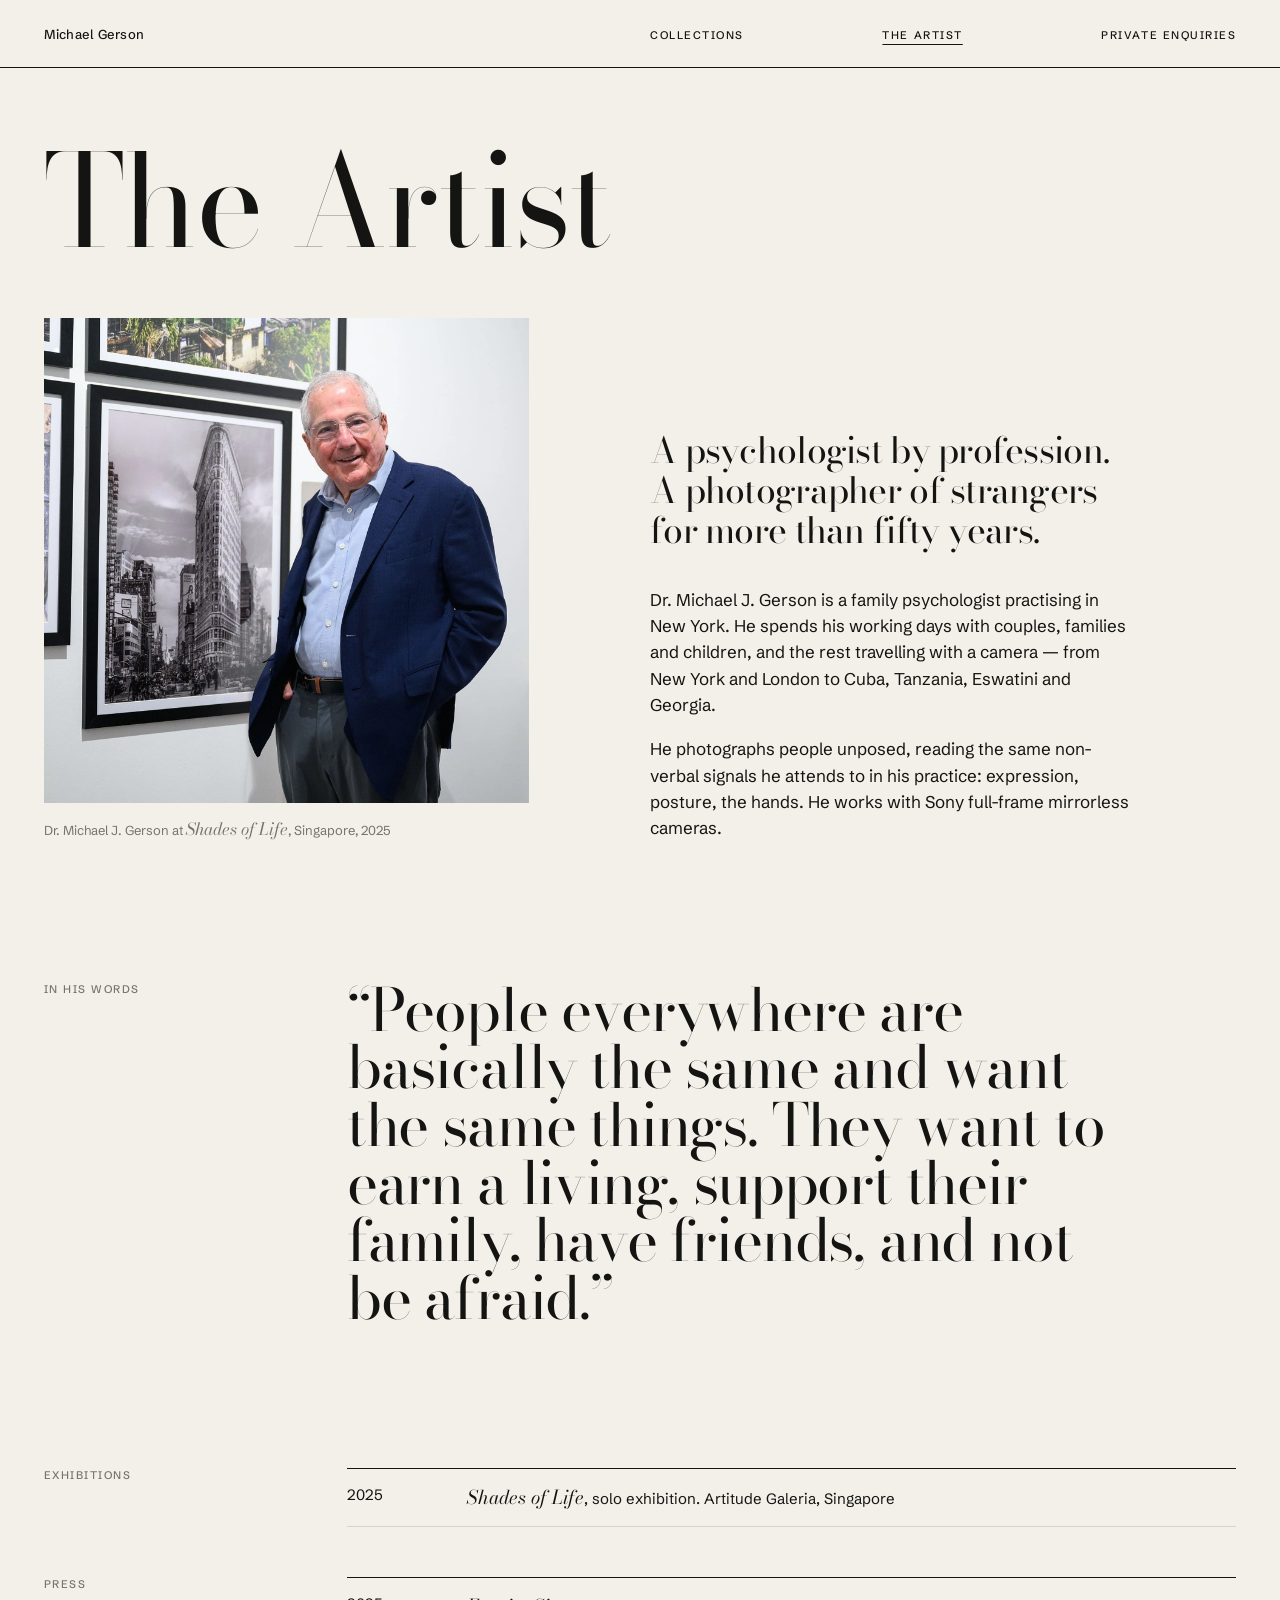
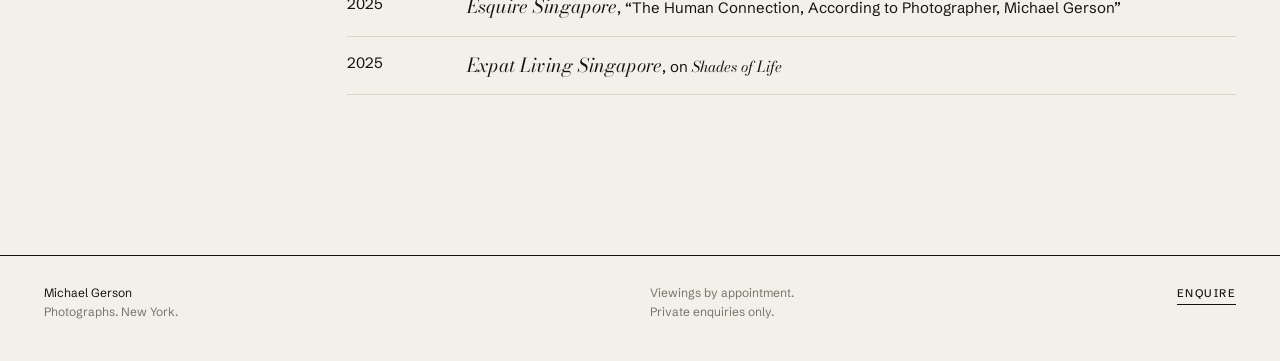
==== artist.html @ fbf306a3 "Demo site" ====
<!doctype html><html lang="en"><head><meta charset="utf-8"><meta name="viewport" content="width=device-width,initial-scale=1"><title>The Artist — Michael Gerson</title><link rel="preconnect" href="https://fonts.gstatic.com" crossorigin><link rel="stylesheet" href="s.css"></head><body>
<header class="nav"><a class="n" href="index.html">Michael Gerson</a><ul><li><a href="collections.html" >Collections</a></li><li><a href="artist.html" aria-current=page>The Artist</a></li><li><a href="enquiries.html" >Private Enquiries</a></li></ul></header><main><section class="g" style="padding-top:clamp(40px,6vw,90px)"><h1 class="big" style="grid-column:1/13;font-size:clamp(56px,10vw,170px)">The Artist</h1></section>
<section class="g" style="margin-top:60px"><div style="grid-column:1/6"><picture><source srcset="img/artist-portrait.webp" type="image/webp"><img src="img/artist-portrait.jpg" width="1600" height="1600" alt="Dr. Michael J. Gerson at Shades of Life, Singapore, 2025" ></picture><div class="cap mut">Dr. Michael J. Gerson at <i>Shades of Life</i>, Singapore, 2025</div></div>
<div style="grid-column:7/12;align-self:end"><p class="h2" style="font-size:clamp(28px,2.8vw,44px);line-height:1.12">A psychologist by profession. A photographer of strangers for more than fifty years.</p>
<p class="body" style="margin-top:36px">Dr. Michael J. Gerson is a family psychologist practising in New York. He spends his working days with couples, families and children, and the rest travelling with a camera — from New York and London to Cuba, Tanzania, Eswatini and Georgia.</p>
<p class="body" style="margin-top:18px">He photographs people unposed, reading the same non-verbal signals he attends to in his practice: expression, posture, the hands. He works with Sony full-frame mirrorless cameras.</p></div></section>
<section class="g" style="margin-top:140px"><p class="lab mut" style="grid-column:1/4">In his words</p><blockquote class="h2" style="grid-column:4/12">“People everywhere are basically the same and want the same things. They want to earn a living, support their family, have friends, and not be afraid.”</blockquote></section>
<section class="g" style="margin-top:140px"><p class="lab mut" style="grid-column:1/4">Exhibitions</p><div style="grid-column:4/13" class="rule"><p style="display:grid;grid-template-columns:120px 1fr;padding:14px 0;border-bottom:1px solid var(--rule)"><span>2025</span><span><i style="font-size:19px">Shades of Life</i>, solo exhibition. Artitude Galeria, Singapore</span></p></div>
<p class="lab mut" style="grid-column:1/4;margin-top:50px">Press</p><div style="grid-column:4/13;margin-top:50px" class="rule"><p style="display:grid;grid-template-columns:120px 1fr;padding:14px 0;border-bottom:1px solid var(--rule)"><span>2025</span><span><a href="https://esquiresg.com/the-human-condition-according-to-michael-gerson/"><i style="font-size:19px">Esquire Singapore</i>, “The Human Connection, According to Photographer, Michael Gerson”</a></span></p><p style="display:grid;grid-template-columns:120px 1fr;padding:14px 0;border-bottom:1px solid var(--rule)"><span>2025</span><span><i style="font-size:19px">Expat Living Singapore</i>, on <i>Shades of Life</i></span></p></div></section></main>
<footer class="foot"><div>Michael Gerson<br><span class="mut">Photographs. New York.</span></div><div class="mut">Viewings by appointment.<br>Private enquiries only.</div><div><a class="btn" href="enquiries.html">Enquire</a></div></footer></body></html>
---- s.css ----
@import url('https://fonts.googleapis.com/css2?family=Bodoni+Moda:ital,opsz,wght@0,6..96,400;0,6..96,500;1,6..96,400&family=Schibsted+Grotesk:wght@400;500&display=swap');
:root{--bone:#f3f0e9;--ink:#141412;--mut:#77736a;--rule:#d8d3c7;--red:#9b2c1f;--d:'Bodoni Moda',Didot,serif;--g:'Schibsted Grotesk',Helvetica,sans-serif;--m:clamp(20px,3.4vw,56px)}
*{box-sizing:border-box;margin:0;padding:0}body{background:var(--bone);color:var(--ink);font:400 15px/1.55 var(--g);-webkit-font-smoothing:antialiased}
a{color:inherit;text-decoration:none}img{display:block;width:100%;height:auto}
.lab{font:500 11px/1.4 var(--g);letter-spacing:.14em;text-transform:uppercase}.mut{color:var(--mut)}
i,em{font-family:var(--d);font-style:italic}
.nav{display:grid;grid-template-columns:repeat(12,1fr);gap:20px;padding:22px var(--m);align-items:baseline;border-bottom:1px solid var(--ink)}
.nav .n{grid-column:1/5;font:500 13px var(--g);letter-spacing:.02em}.nav ul{grid-column:7/13;display:flex;justify-content:space-between;list-style:none}
.nav ul a{font:500 11px var(--g);letter-spacing:.14em;text-transform:uppercase}.nav ul a[aria-current],.nav ul a:hover{text-decoration:underline;text-underline-offset:5px}
.g{display:grid;grid-template-columns:repeat(12,1fr);column-gap:20px;padding:0 var(--m)}
.big{font-family:var(--d);font-weight:400;font-size:clamp(64px,13.2vw,224px);line-height:.88;letter-spacing:-.01em}
.h2{font-family:var(--d);font-weight:400;font-size:clamp(36px,4.6vw,76px);line-height:.98;letter-spacing:-.02em}
.cap{font-size:13px;line-height:1.45;margin-top:14px}.cap i{font-size:17px}
.cap .lab{display:block;margin-bottom:4px;color:var(--mut)}
p.body{font-size:17px;line-height:1.55;max-width:31em}
.rule{border-top:1px solid var(--ink)}
.idx{list-style:none;counter-reset:c}.idx a{display:grid;grid-template-columns:70px 1fr auto;align-items:baseline;border-top:1px solid var(--rule);padding:14px 0 12px;position:relative;transition:padding .35s}
.idx li:last-child a{border-bottom:1px solid var(--rule)}.idx .no{font:500 11px var(--g);color:var(--mut)}.idx .t{font-family:var(--d);font-size:clamp(28px,3.4vw,52px);line-height:1;letter-spacing:-.015em}
.idx .r{font:500 11px var(--g);letter-spacing:.14em;text-transform:uppercase;opacity:0;transition:opacity .3s}
.idx a:hover{padding-left:18px}.idx a:hover .t{font-style:italic}.idx a:hover .r,.idx a:hover .no{opacity:1;color:var(--red)}
.idx .th{position:absolute;right:230px;top:50%;width:180px;transform:translateY(-50%);opacity:0;pointer-events:none;transition:opacity .3s;z-index:2}.idx a:hover .th{opacity:1}
.btn{display:inline-block;font:500 11px var(--g);letter-spacing:.14em;text-transform:uppercase;border-bottom:1px solid var(--ink);padding-bottom:4px}.btn:hover{color:var(--red);border-color:var(--red)}
.foot{margin-top:160px;padding:28px var(--m) 40px;border-top:1px solid var(--ink);display:grid;grid-template-columns:repeat(12,1fr);gap:20px;font-size:12px}
.foot>*:nth-child(1){grid-column:1/5}.foot>*:nth-child(2){grid-column:7/10}.foot>*:nth-child(3){grid-column:10/13;text-align:right}
form label{display:block;border-top:1px solid var(--ink);padding:12px 0 26px}form label span{display:block;margin-bottom:6px}
input,textarea,select{width:100%;border:0;background:none;font:400 22px var(--d);color:var(--ink);outline:none;padding:4px 0}textarea{min-height:90px;resize:vertical;font-size:20px}
button{background:var(--ink);color:var(--bone);border:0;font:500 11px var(--g);letter-spacing:.14em;text-transform:uppercase;padding:18px 28px;cursor:pointer}button:hover{background:var(--red)}
@media(max-width:860px){.g,.nav,.foot{grid-template-columns:1fr}.g>*,.foot>*{grid-column:1/-1!important}.nav ul{grid-column:1;gap:14px;flex-wrap:wrap;justify-content:flex-start;margin-top:10px}.foot>*:nth-child(3){text-align:left}.idx a{grid-template-columns:44px 1fr}.idx .r,.idx .th{display:none}.hide-m{display:none}.c1{order:2}}
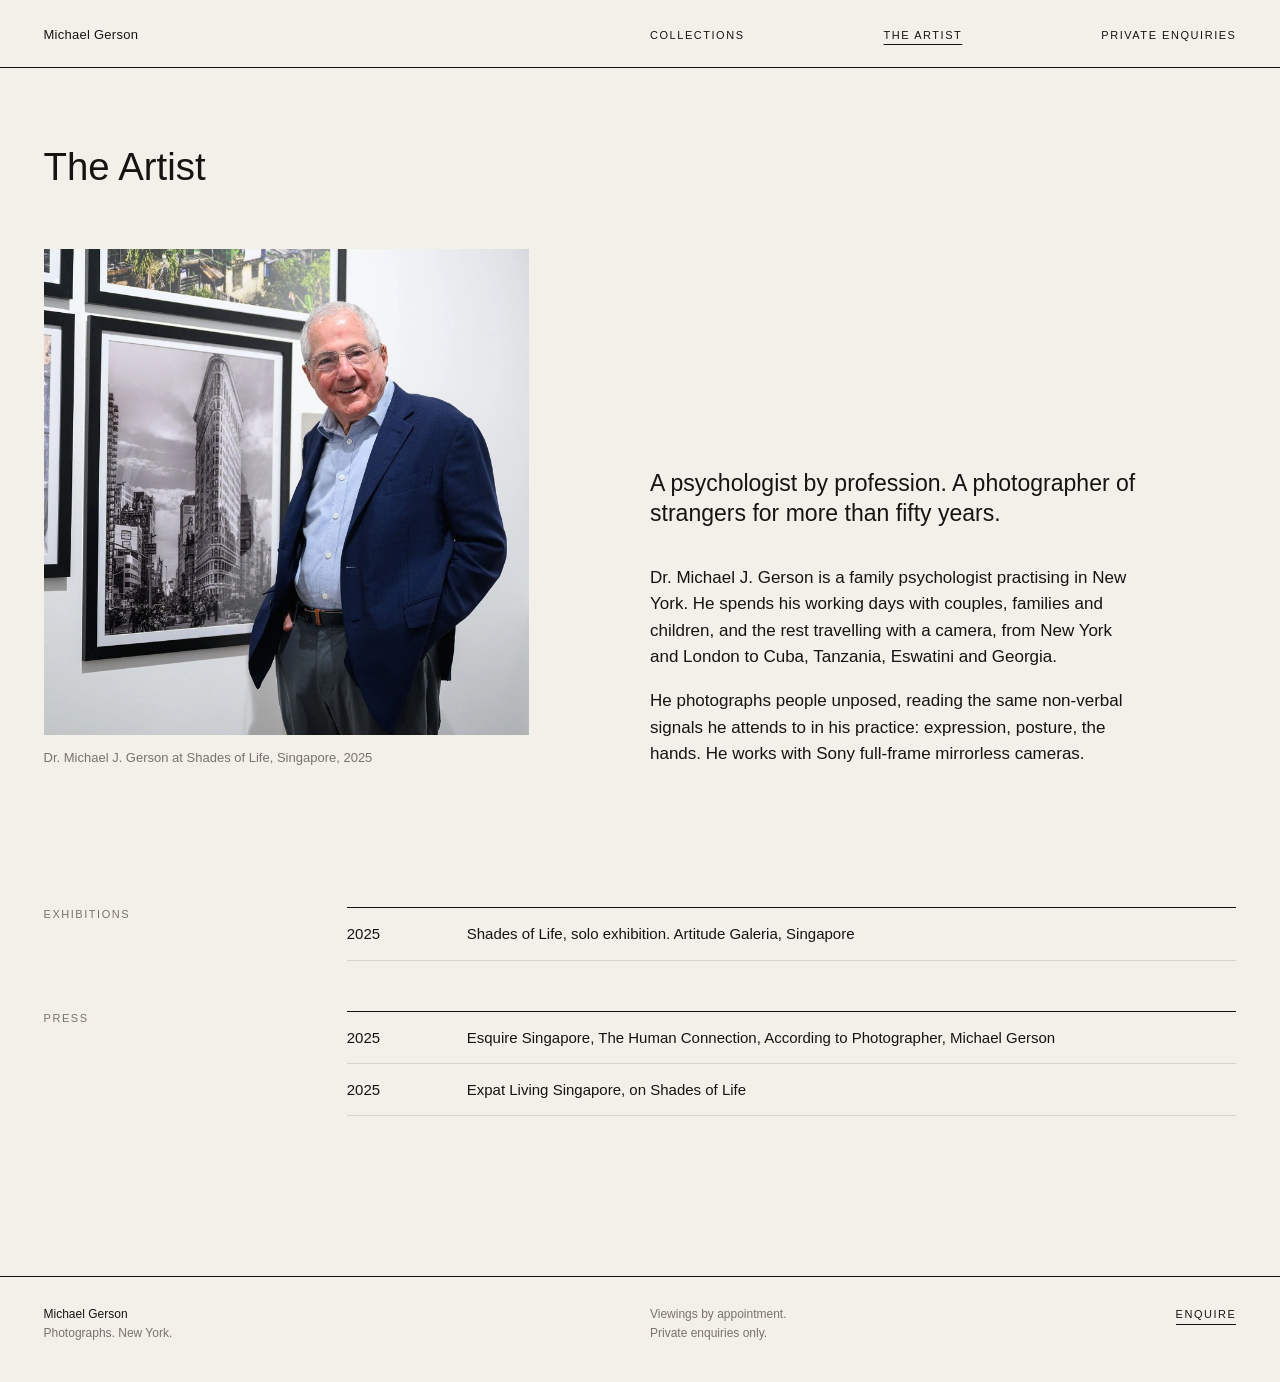
==== commit a7048551: "Plain Helvetica type, remove quotes and dashes" ====
--- a/artist.html
+++ b/artist.html
@@ -1,10 +1,9 @@
-<!doctype html><html lang="en"><head><meta charset="utf-8"><meta name="viewport" content="width=device-width,initial-scale=1"><title>The Artist — Michael Gerson</title><link rel="preconnect" href="https://fonts.gstatic.com" crossorigin><link rel="stylesheet" href="s.css"></head><body>
-<header class="nav"><a class="n" href="index.html">Michael Gerson</a><ul><li><a href="collections.html" >Collections</a></li><li><a href="artist.html" aria-current=page>The Artist</a></li><li><a href="enquiries.html" >Private Enquiries</a></li></ul></header><main><section class="g" style="padding-top:clamp(40px,6vw,90px)"><h1 class="big" style="grid-column:1/13;font-size:clamp(56px,10vw,170px)">The Artist</h1></section>
+<!doctype html><html lang="en"><head><meta charset="utf-8"><meta name="viewport" content="width=device-width,initial-scale=1"><title>The Artist, Michael Gerson</title><link rel="stylesheet" href="s.css"></head><body>
+<header class="nav"><a class="n" href="index.html">Michael Gerson</a><ul><li><a href="collections.html" >Collections</a></li><li><a href="artist.html" aria-current=page>The Artist</a></li><li><a href="enquiries.html" >Private Enquiries</a></li></ul></header><main><section class="g" style="padding-top:clamp(40px,6vw,90px)"><h1 class="big" style="grid-column:1/13;">The Artist</h1></section>
 <section class="g" style="margin-top:60px"><div style="grid-column:1/6"><picture><source srcset="img/artist-portrait.webp" type="image/webp"><img src="img/artist-portrait.jpg" width="1600" height="1600" alt="Dr. Michael J. Gerson at Shades of Life, Singapore, 2025" ></picture><div class="cap mut">Dr. Michael J. Gerson at <i>Shades of Life</i>, Singapore, 2025</div></div>
-<div style="grid-column:7/12;align-self:end"><p class="h2" style="font-size:clamp(28px,2.8vw,44px);line-height:1.12">A psychologist by profession. A photographer of strangers for more than fifty years.</p>
-<p class="body" style="margin-top:36px">Dr. Michael J. Gerson is a family psychologist practising in New York. He spends his working days with couples, families and children, and the rest travelling with a camera — from New York and London to Cuba, Tanzania, Eswatini and Georgia.</p>
+<div style="grid-column:7/12;align-self:end"><p class="h2" style="">A psychologist by profession. A photographer of strangers for more than fifty years.</p>
+<p class="body" style="margin-top:36px">Dr. Michael J. Gerson is a family psychologist practising in New York. He spends his working days with couples, families and children, and the rest travelling with a camera, from New York and London to Cuba, Tanzania, Eswatini and Georgia.</p>
 <p class="body" style="margin-top:18px">He photographs people unposed, reading the same non-verbal signals he attends to in his practice: expression, posture, the hands. He works with Sony full-frame mirrorless cameras.</p></div></section>
-<section class="g" style="margin-top:140px"><p class="lab mut" style="grid-column:1/4">In his words</p><blockquote class="h2" style="grid-column:4/12">“People everywhere are basically the same and want the same things. They want to earn a living, support their family, have friends, and not be afraid.”</blockquote></section>
-<section class="g" style="margin-top:140px"><p class="lab mut" style="grid-column:1/4">Exhibitions</p><div style="grid-column:4/13" class="rule"><p style="display:grid;grid-template-columns:120px 1fr;padding:14px 0;border-bottom:1px solid var(--rule)"><span>2025</span><span><i style="font-size:19px">Shades of Life</i>, solo exhibition. Artitude Galeria, Singapore</span></p></div>
-<p class="lab mut" style="grid-column:1/4;margin-top:50px">Press</p><div style="grid-column:4/13;margin-top:50px" class="rule"><p style="display:grid;grid-template-columns:120px 1fr;padding:14px 0;border-bottom:1px solid var(--rule)"><span>2025</span><span><a href="https://esquiresg.com/the-human-condition-according-to-michael-gerson/"><i style="font-size:19px">Esquire Singapore</i>, “The Human Connection, According to Photographer, Michael Gerson”</a></span></p><p style="display:grid;grid-template-columns:120px 1fr;padding:14px 0;border-bottom:1px solid var(--rule)"><span>2025</span><span><i style="font-size:19px">Expat Living Singapore</i>, on <i>Shades of Life</i></span></p></div></section></main>
+<section class="g" style="margin-top:140px"><p class="lab mut" style="grid-column:1/4">Exhibitions</p><div style="grid-column:4/13" class="rule"><p style="display:grid;grid-template-columns:120px 1fr;padding:14px 0;border-bottom:1px solid var(--rule)"><span>2025</span><span><i style="">Shades of Life</i>, solo exhibition. Artitude Galeria, Singapore</span></p></div>
+<p class="lab mut" style="grid-column:1/4;margin-top:50px">Press</p><div style="grid-column:4/13;margin-top:50px" class="rule"><p style="display:grid;grid-template-columns:120px 1fr;padding:14px 0;border-bottom:1px solid var(--rule)"><span>2025</span><span><a href="https://esquiresg.com/the-human-condition-according-to-michael-gerson/"><i style="">Esquire Singapore</i>, The Human Connection, According to Photographer, Michael Gerson</a></span></p><p style="display:grid;grid-template-columns:120px 1fr;padding:14px 0;border-bottom:1px solid var(--rule)"><span>2025</span><span><i style="">Expat Living Singapore</i>, on <i>Shades of Life</i></span></p></div></section></main>
 <footer class="foot"><div>Michael Gerson<br><span class="mut">Photographs. New York.</span></div><div class="mut">Viewings by appointment.<br>Private enquiries only.</div><div><a class="btn" href="enquiries.html">Enquire</a></div></footer></body></html>
--- a/s.css
+++ b/s.css
@@ -1,28 +1,27 @@
-@import url('https://fonts.googleapis.com/css2?family=Bodoni+Moda:ital,opsz,wght@0,6..96,400;0,6..96,500;1,6..96,400&family=Schibsted+Grotesk:wght@400;500&display=swap');
-:root{--bone:#f3f0e9;--ink:#141412;--mut:#77736a;--rule:#d8d3c7;--red:#9b2c1f;--d:'Bodoni Moda',Didot,serif;--g:'Schibsted Grotesk',Helvetica,sans-serif;--m:clamp(20px,3.4vw,56px)}
+:root{--bone:#f3f0e9;--ink:#141412;--mut:#77736a;--rule:#d8d3c7;--red:#9b2c1f;--d:'Helvetica Neue',Helvetica,Arial,sans-serif;--g:'Helvetica Neue',Helvetica,Arial,sans-serif;--m:clamp(20px,3.4vw,56px)}
 *{box-sizing:border-box;margin:0;padding:0}body{background:var(--bone);color:var(--ink);font:400 15px/1.55 var(--g);-webkit-font-smoothing:antialiased}
 a{color:inherit;text-decoration:none}img{display:block;width:100%;height:auto}
 .lab{font:500 11px/1.4 var(--g);letter-spacing:.14em;text-transform:uppercase}.mut{color:var(--mut)}
-i,em{font-family:var(--d);font-style:italic}
+i,em{font-style:normal}
 .nav{display:grid;grid-template-columns:repeat(12,1fr);gap:20px;padding:22px var(--m);align-items:baseline;border-bottom:1px solid var(--ink)}
 .nav .n{grid-column:1/5;font:500 13px var(--g);letter-spacing:.02em}.nav ul{grid-column:7/13;display:flex;justify-content:space-between;list-style:none}
 .nav ul a{font:500 11px var(--g);letter-spacing:.14em;text-transform:uppercase}.nav ul a[aria-current],.nav ul a:hover{text-decoration:underline;text-underline-offset:5px}
 .g{display:grid;grid-template-columns:repeat(12,1fr);column-gap:20px;padding:0 var(--m)}
-.big{font-family:var(--d);font-weight:400;font-size:clamp(64px,13.2vw,224px);line-height:.88;letter-spacing:-.01em}
-.h2{font-family:var(--d);font-weight:400;font-size:clamp(36px,4.6vw,76px);line-height:.98;letter-spacing:-.02em}
-.cap{font-size:13px;line-height:1.45;margin-top:14px}.cap i{font-size:17px}
+.big{font-family:var(--d);font-weight:400;font-weight:500;font-size:clamp(28px,3vw,40px);line-height:1.15;letter-spacing:0}
+.h2{font-family:var(--d);font-weight:400;font-size:clamp(20px,1.8vw,26px);line-height:1.3;letter-spacing:0}
+.cap{font-size:13px;line-height:1.45;margin-top:14px}
 .cap .lab{display:block;margin-bottom:4px;color:var(--mut)}
 p.body{font-size:17px;line-height:1.55;max-width:31em}
 .rule{border-top:1px solid var(--ink)}
 .idx{list-style:none;counter-reset:c}.idx a{display:grid;grid-template-columns:70px 1fr auto;align-items:baseline;border-top:1px solid var(--rule);padding:14px 0 12px;position:relative;transition:padding .35s}
-.idx li:last-child a{border-bottom:1px solid var(--rule)}.idx .no{font:500 11px var(--g);color:var(--mut)}.idx .t{font-family:var(--d);font-size:clamp(28px,3.4vw,52px);line-height:1;letter-spacing:-.015em}
+.idx li:last-child a{border-bottom:1px solid var(--rule)}.idx .no{font:500 11px var(--g);color:var(--mut)}.idx .t{font-family:var(--d);font-size:clamp(18px,1.6vw,22px);line-height:1.3}
 .idx .r{font:500 11px var(--g);letter-spacing:.14em;text-transform:uppercase;opacity:0;transition:opacity .3s}
-.idx a:hover{padding-left:18px}.idx a:hover .t{font-style:italic}.idx a:hover .r,.idx a:hover .no{opacity:1;color:var(--red)}
+.idx a:hover{padding-left:18px}.idx a:hover .r,.idx a:hover .no{opacity:1;color:var(--red)}
 .idx .th{position:absolute;right:230px;top:50%;width:180px;transform:translateY(-50%);opacity:0;pointer-events:none;transition:opacity .3s;z-index:2}.idx a:hover .th{opacity:1}
 .btn{display:inline-block;font:500 11px var(--g);letter-spacing:.14em;text-transform:uppercase;border-bottom:1px solid var(--ink);padding-bottom:4px}.btn:hover{color:var(--red);border-color:var(--red)}
 .foot{margin-top:160px;padding:28px var(--m) 40px;border-top:1px solid var(--ink);display:grid;grid-template-columns:repeat(12,1fr);gap:20px;font-size:12px}
 .foot>*:nth-child(1){grid-column:1/5}.foot>*:nth-child(2){grid-column:7/10}.foot>*:nth-child(3){grid-column:10/13;text-align:right}
 form label{display:block;border-top:1px solid var(--ink);padding:12px 0 26px}form label span{display:block;margin-bottom:6px}
-input,textarea,select{width:100%;border:0;background:none;font:400 22px var(--d);color:var(--ink);outline:none;padding:4px 0}textarea{min-height:90px;resize:vertical;font-size:20px}
+input,textarea,select{width:100%;border:0;background:none;font:400 18px var(--d);color:var(--ink);outline:none;padding:4px 0}textarea{min-height:90px;resize:vertical;font-size:17px}
 button{background:var(--ink);color:var(--bone);border:0;font:500 11px var(--g);letter-spacing:.14em;text-transform:uppercase;padding:18px 28px;cursor:pointer}button:hover{background:var(--red)}
 @media(max-width:860px){.g,.nav,.foot{grid-template-columns:1fr}.g>*,.foot>*{grid-column:1/-1!important}.nav ul{grid-column:1;gap:14px;flex-wrap:wrap;justify-content:flex-start;margin-top:10px}.foot>*:nth-child(3){text-align:left}.idx a{grid-template-columns:44px 1fr}.idx .r,.idx .th{display:none}.hide-m{display:none}.c1{order:2}}
